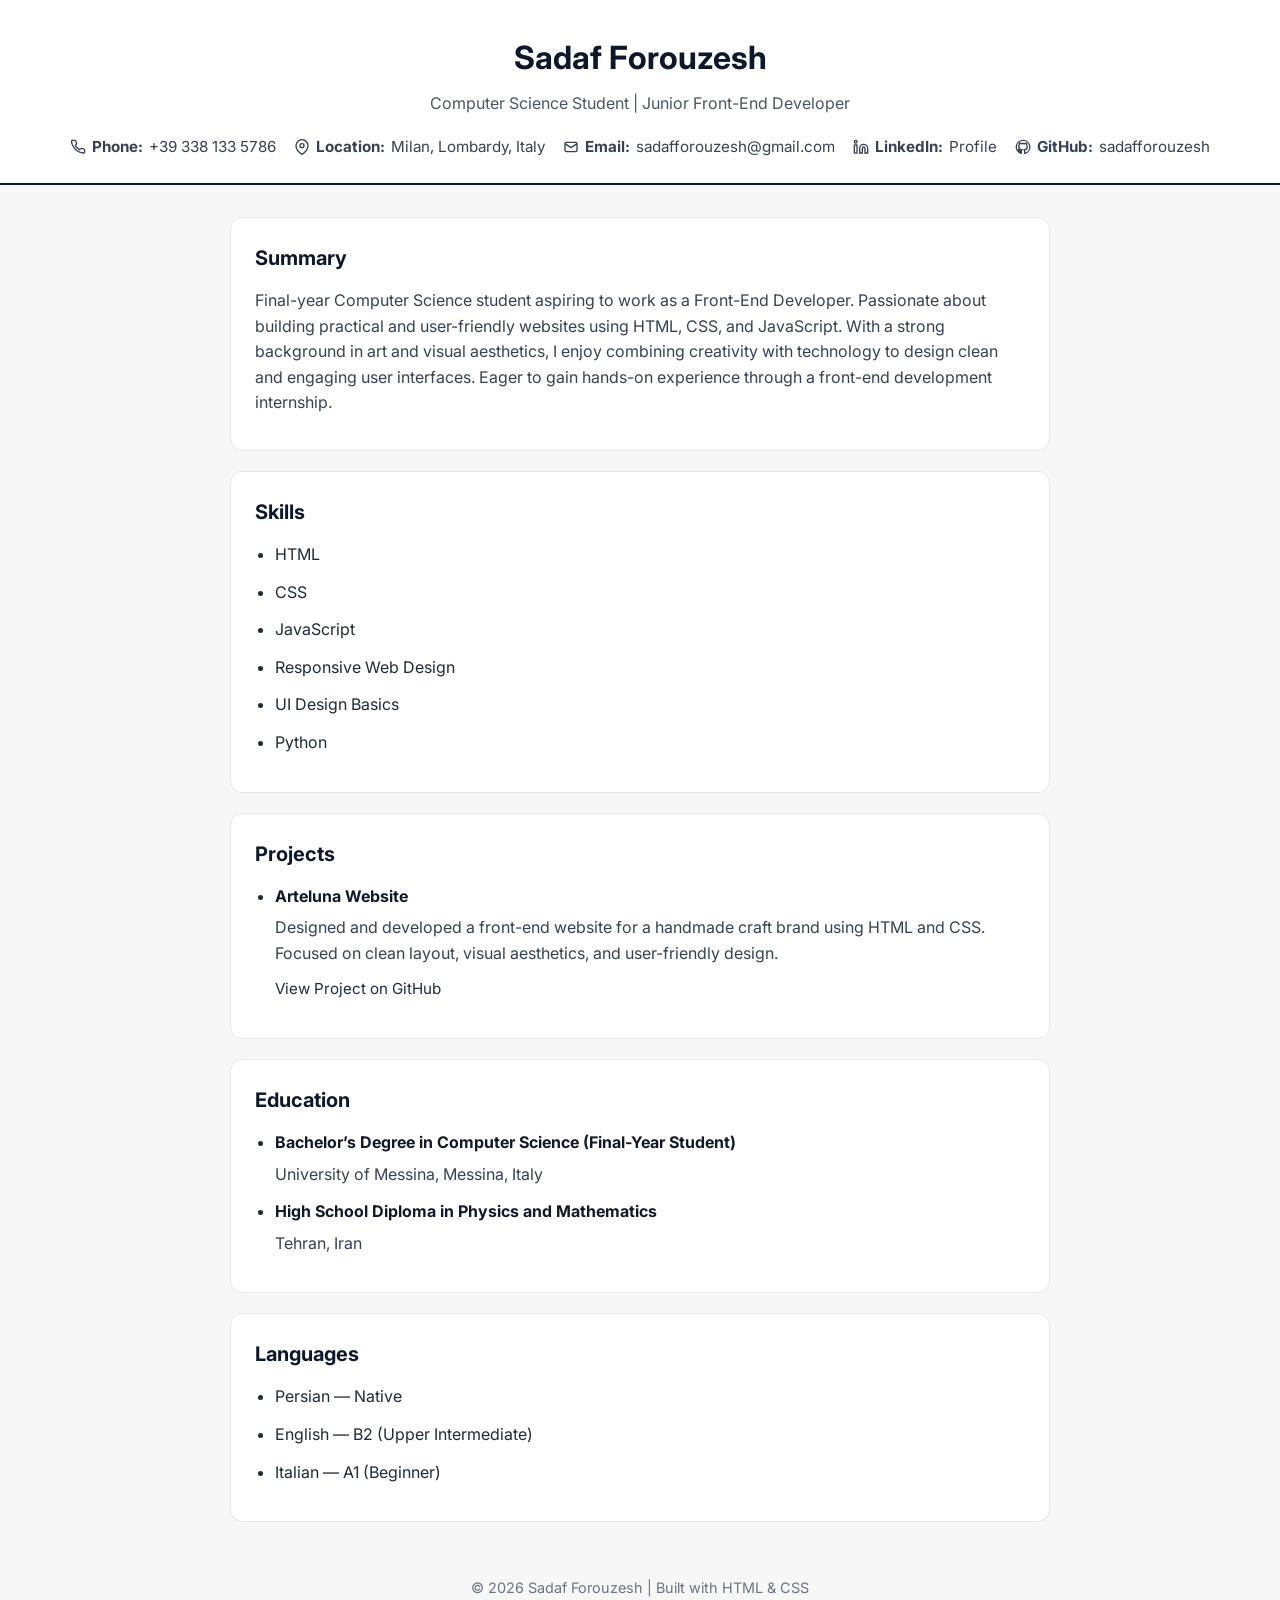
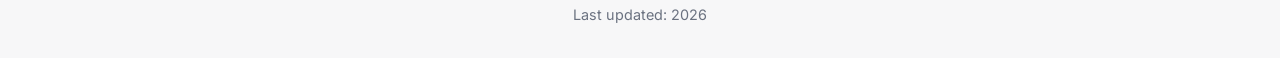
==== index.html @ ace585ed "Add files via upload" ====
<!DOCTYPE html>
<html lang="en">
<head>
    <meta charset="UTF-8">
    <meta name="viewport" content="width=device-width, initial-scale=1.0">
    <meta name="description" content="Computer Science student seeking a front-end internship opportunity in Milan">
    <title>Sadaf Forouzesh | Front-End Developer CV</title>

    <link rel="preconnect" href="https://fonts.googleapis.com">
    <link rel="preconnect" href="https://fonts.gstatic.com" crossorigin>
    <link href="https://fonts.googleapis.com/css2?family=Inter:wght@400;500;600;700&display=swap" rel="stylesheet">

    <link rel="stylesheet" href="style.css">
</head>
<body>
    <header>
        <h1>Sadaf Forouzesh</h1>
        <p>Computer Science Student | Junior Front-End Developer</p>

        <address class="address">
            <a href="tel:+393381335786">
                <svg class="icon" xmlns="http://www.w3.org/2000/svg" viewBox="0 0 24 24" fill="none" stroke="currentColor" stroke-width="2">
                    <path d="M22 16.92V19a2 2 0 0 1-2.18 2 19.79 19.79 0 0 1-8.63-3.07 19.5 19.5 0 0 1-6-6 19.79 19.79 0 0 1-3.07-8.67A2 2 0 0 1 5 2h2a2 2 0 0 1 2 1.72c.12.81.37 1.6.73 2.34a2 2 0 0 1-.45 2.11L8.09 9.91a16 16 0 0 0 6 6l1.74-1.28a2 2 0 0 1 2.11-.45c.74.36 1.53.61 2.34.73A2 2 0 0 1 22 16.92z"/>
                </svg>
                <strong>Phone:</strong> +39 338 133 5786
            </a>

            <span>
                <svg class="icon" xmlns="http://www.w3.org/2000/svg" viewBox="0 0 24 24" fill="none" stroke="currentColor" stroke-width="2">
                    <path d="M21 10c0 7-9 13-9 13s-9-6-9-13a9 9 0 1 1 18 0z"/>
                    <circle cx="12" cy="10" r="3"/>
                </svg>
                <strong>Location:</strong> Milan, Lombardy, Italy
            </span>

            <a href="mailto:sadafforouzesh@gmail.com">
                <svg class="icon" xmlns="http://www.w3.org/2000/svg" viewBox="0 0 24 24" fill="none" stroke="currentColor" stroke-width="2">
                    <rect x="3" y="5" width="18" height="14" rx="2"/>
                    <path d="M3 7l9 6 9-6"/>
                </svg>
                <strong>Email:</strong> sadafforouzesh@gmail.com
            </a>

            <a href="https://www.linkedin.com/in/sadaf-forouzesh-356932303/" target="_blank" rel="noopener noreferrer">
                <svg class="icon" xmlns="http://www.w3.org/2000/svg" viewBox="0 0 24 24" fill="none" stroke="currentColor" stroke-width="2">
                    <path d="M16 8a6 6 0 0 1 6 6v7h-4v-7a2 2 0 0 0-4 0v7h-4v-7a6 6 0 0 1 6-6z"/>
                    <rect x="2" y="9" width="4" height="12"/>
                    <circle cx="4" cy="4" r="2"/>
                </svg>
                <strong>LinkedIn:</strong> Profile
            </a>
            <a href="https://github.com/sadafforouzesh" target="_blank" rel="noopener noreferrer">
            <svg class="icon" xmlns="http://www.w3.org/2000/svg" 
            viewBox="0 0 24 24" fill="none" 
            stroke="currentColor" stroke-width="2">
            <path d="M12 2a10 10 0 0 0-3.16 19.49c.5.09.68-.22.68-.48
            0-.24-.01-1.05-.02-1.9-2.78.6-3.37-1.19-3.37-1.19
            -.46-1.16-1.11-1.47-1.11-1.47-.9-.61.07-.6.07-.6
            1 .07 1.53 1.03 1.53 1.03.9 1.53 2.34 1.09
            2.91.83.09-.65.35-1.09.63-1.34-2.22-.25-4.55-1.11-4.55-4.95
            0-1.09.39-1.99 1.03-2.69-.1-.26-.45-1.29.1-2.68
            0 0 .84-.27 2.75 1.02A9.6 9.6 0 0 1 12 6.8c.85.004
            1.7.115 2.5.337 1.9-1.29 2.74-1.02 2.74-1.02
            .55 1.39.21 2.42.1 2.68.64.7 1.03 1.6
            1.03 2.69 0 3.85-2.33 4.7-4.56 4.95
            .36.31.68.92.68 1.86
            0 1.34-.01 2.42-.01 2.75
            0 .27.18.58.69.48A10 10 0 0 0 12 2z"/>
            </svg>
            <strong>GitHub:</strong> sadafforouzesh
            </a>
        </address>
    </header>

    <main>
        <section class="summary">
            <h2>Summary</h2>
            <div>
                <p>
                    Final-year Computer Science student aspiring to work as a Front-End Developer.
                    Passionate about building practical and user-friendly websites using HTML, CSS, and JavaScript.
                    With a strong background in art and visual aesthetics, I enjoy combining creativity with technology to design clean and engaging user interfaces.
                    Eager to gain hands-on experience through a front-end development internship.
                </p>
            </div>
        </section>
        <section class="skills">
            <h2>Skills</h2>
            <div>
                <ul>
                    <li>HTML</li>
                    <li>CSS</li>
                    <li>JavaScript</li>
                    <li>Responsive Web Design</li>
                    <li>UI Design Basics</li>
                    <li>Python</li>
                </ul>
            </div>
        </section>
        <section class="projects">
                <h2>Projects</h2>
                <div>
                    <ul>

                        <li>
                            <h5>Arteluna Website</h5>
                            <p>
                                Designed and developed a front-end website for a handmade craft brand using HTML and CSS.
                                Focused on clean layout, visual aesthetics, and user-friendly design.
                            </p>
                            <a href="https://github.com/sadafforouzesh/arteluna" target="_blank" rel="noopener noreferrer">
                                View Project on GitHub
                            </a>

                        </li>

                    </ul>
                </div>
        </section>

        <section class="education">
            <h2>Education</h2>
            <div>
                <ul>
                    <li>
                        <h5>Bachelor’s Degree in Computer Science (Final-Year Student)</h5>
                        <p>University of Messina, Messina, Italy</p>
                    </li>
                    <li>
                        <h5>High School Diploma in Physics and Mathematics</h5>
                        <p>Tehran, Iran</p>
                    </li>
                </ul>
            </div>
        </section>
        <section class="languages">
            <h2>Languages</h2>
            <div>
                <ul>
                    <li>Persian — Native</li>
                    <li>English — B2 (Upper Intermediate)</li>
                    <li>Italian — A1 (Beginner)</li>
                </ul>
            </div>
        </section>
    </main>
    <footer>
    <p>© 2026 Sadaf Forouzesh | Built with HTML & CSS</p>
    <p>Last updated: 2026</p>
    </footer>
</body>
</html>
---- style.css ----
* {
  box-sizing: border-box;
}

body {
  margin: 0;
  font-family: "Inter", Arial, sans-serif;
  line-height: 1.6;
  background: #f7f7f8;
  color: #1f2937;
}

header {
  background: #ffffff;
  text-align: center;
  padding: 32px 20px 24px;
  border-bottom: 2px solid #0f172a;
}

header h1 {
  margin: 0;
  font-size: 2rem;
  color: #0f172a;
}

header > p {
  margin: 8px 0 0;
  font-size: 1rem;
  color: #4b5563;
}

.address {
  margin-top: 18px;
  display: flex;
  flex-wrap: wrap;
  justify-content: center;
  gap: 10px 18px;
  font-style: normal;
}

.address a,
.address span {
  display: inline-flex;
  align-items: center;
  gap: 6px;
  color: #374151;
  text-decoration: none;
  font-size: 0.95rem;
}

.address a:hover {
  color: #0f172a;
  text-decoration: underline;
}

.icon {
  width: 16px;
  height: 16px;
  flex-shrink: 0;
}

main {
  max-width: 860px;
  margin: 32px auto;
  padding: 0 20px;
}

section {
  background: #ffffff;
  margin-bottom: 20px;
  padding: 24px;
  border: 1px solid #e5e7eb;
  border-radius: 12px;
}

section h2 {
  margin-top: 0;
  margin-bottom: 14px;
  font-size: 1.25rem;
  color: #0f172a;
}

section h5 {
  margin: 0 0 6px;
  font-size: 1rem;
  color: #111827;
}

section p {
  margin: 0 0 10px;
  color: #374151;
}

ul {
  margin: 0;
  padding-left: 20px;
}

li {
  margin-bottom: 12px;
}

.skills ul,
.languages ul,
.education ul,
.projects ul {
  margin: 0;
}

.projects a {
  color: #1f2a44;
  font-weight: 400;
  font-size: 0.95rem;
  text-decoration: none;
}

.projects a:hover {
  text-decoration: underline;
}

footer {
  text-align: center;
  padding: 18px 20px 28px;
  color: #6b7280;
  font-size: 0.9rem;
}

footer p {
  margin: 4px 0;
}

@media (max-width: 768px) {
  header {
    padding: 28px 16px 22px;
  }

  header h1 {
    font-size: 1.75rem;
  }

  header > p {
    font-size: 0.95rem;
  }

  .address {
    flex-direction: column;
    align-items: center;
    gap: 10px;
  }

  main {
    margin: 24px auto;
    padding: 0 14px;
  }

  section {
    padding: 20px;
  }
}
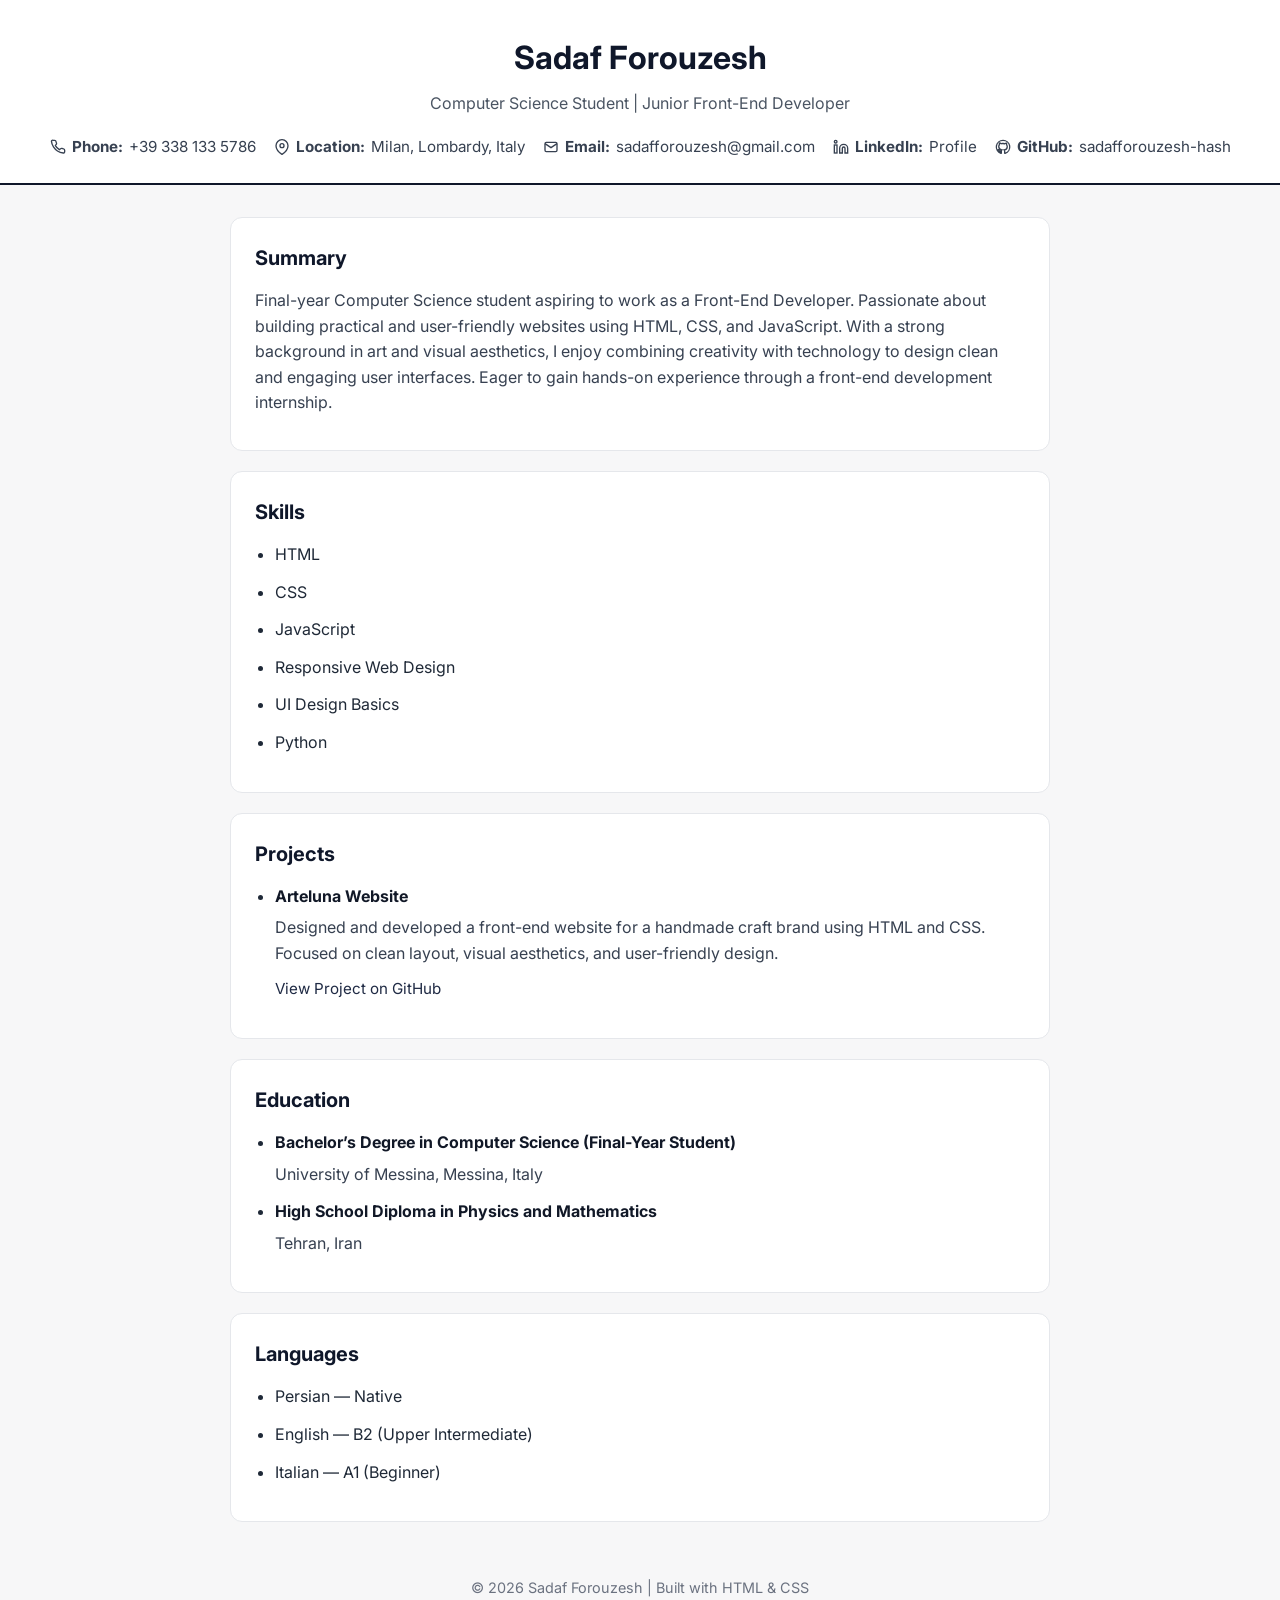
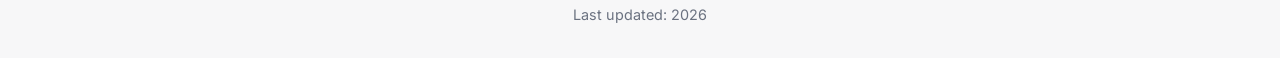
==== commit 67825183: "Update index.html" ====
--- a/index.html
+++ b/index.html
@@ -49,7 +49,7 @@
                 </svg>
                 <strong>LinkedIn:</strong> Profile
             </a>
-            <a href="https://github.com/sadafforouzesh" target="_blank" rel="noopener noreferrer">
+            <a href="https://github.com/sadafforouzesh-hash" target="_blank" rel="noopener noreferrer">
             <svg class="icon" xmlns="http://www.w3.org/2000/svg" 
             viewBox="0 0 24 24" fill="none" 
             stroke="currentColor" stroke-width="2">
@@ -67,7 +67,7 @@
             0 1.34-.01 2.42-.01 2.75
             0 .27.18.58.69.48A10 10 0 0 0 12 2z"/>
             </svg>
-            <strong>GitHub:</strong> sadafforouzesh
+            <strong>GitHub:</strong> sadafforouzesh-hash
             </a>
         </address>
     </header>
@@ -108,7 +108,7 @@
                                 Designed and developed a front-end website for a handmade craft brand using HTML and CSS.
                                 Focused on clean layout, visual aesthetics, and user-friendly design.
                             </p>
-                            <a href="https://github.com/sadafforouzesh/arteluna" target="_blank" rel="noopener noreferrer">
+                            <a href="https://github.com/sadafforouzesh-hash" target="_blank" rel="noopener noreferrer">
                                 View Project on GitHub
                             </a>
 
@@ -149,4 +149,7 @@
     <p>Last updated: 2026</p>
     </footer>
 </body>
-</html>+
+</html>
+
+
